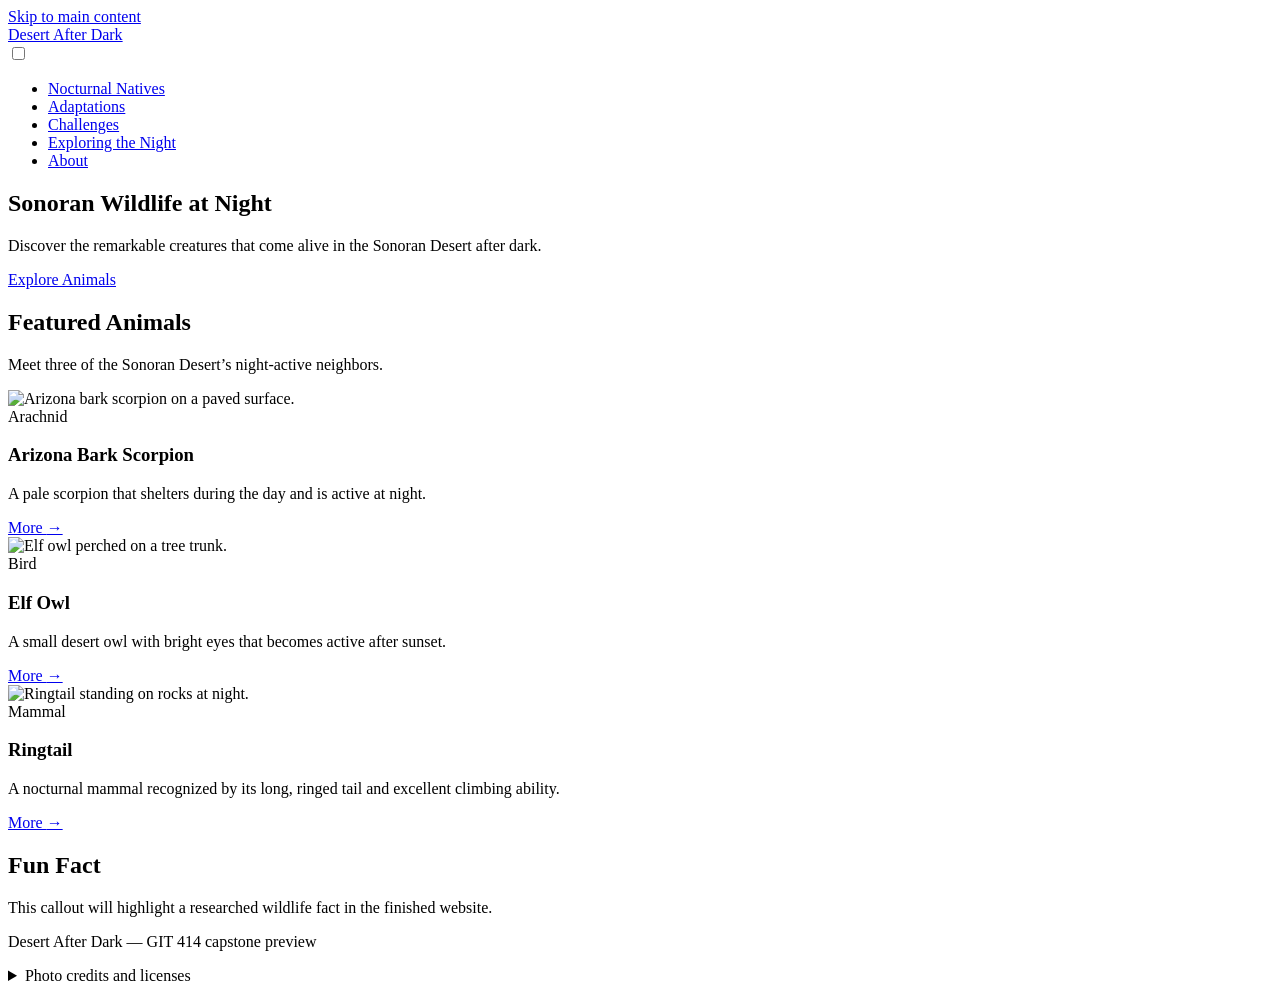
==== index.html @ 4a24551f "Add index.html for Sonoran Desert wildlife project This file contains the structure and content for " ====
<!DOCTYPE html>
<html lang="en">
<head>
  <meta charset="UTF-8">
  <meta name="viewport" content="width=device-width, initial-scale=1.0">
  <meta name="description" content="A capstone preview about nocturnal wildlife in the Sonoran Desert.">
  <title>Desert After Dark | Sonoran Wildlife at Night</title>
  <link rel="preconnect" href="https://fonts.googleapis.com">
  <link rel="preconnect" href="https://fonts.gstatic.com" crossorigin>
  <link href="https://fonts.googleapis.com/css2?family=Figtree:wght@400;500;600;700&family=Outfit:wght@400;500;600;700&display=swap" rel="stylesheet">
  <link rel="stylesheet" href="css/styles.css">
</head>
<body>
  <a class="skip-link" href="#main">Skip to main content</a>

  <header class="site-header">
    <div class="container header-layout">
      <a class="site-name" href="index.html" aria-current="page">Desert After Dark</a>
      <nav aria-label="Main navigation">
        <div id="menuToggle">
          <input type="checkbox" id="menuCheckbox" aria-label="Toggle navigation menu" aria-controls="menu">
          <span aria-hidden="true"></span>
          <span aria-hidden="true"></span>
          <span aria-hidden="true"></span>
          <ul class="nav-list" id="menu">
            <li><a class="nav-link" href="nocturnal-natives.html">Nocturnal Natives</a></li>
            <li><a class="nav-link" href="adaptations.html">Adaptations</a></li>
            <li><a class="nav-link" href="#">Challenges</a></li>
            <li><a class="nav-link" href="#">Exploring the Night</a></li>
            <li><a class="nav-link" href="#">About</a></li>
          </ul>
        </div>
      </nav>
    </div>
  </header>

  <main id="main" class="container">
    <section class="hero" aria-labelledby="page-title">
      <h1 id="page-title">Sonoran Wildlife at Night</h1>
      <p class="hero-description u-max-text">Discover the remarkable creatures that come alive in the Sonoran Desert after dark.</p>
      <a class="button" href="#animals">Explore Animals</a>
    </section>

    <section id="animals" class="section" aria-labelledby="animals-title">
      <div class="section-heading">
        <h2 id="animals-title">Featured Animals</h2>
        <p class="section-lead">Meet three of the Sonoran Desert’s night-active neighbors.</p>
      </div>

      <div class="animal-grid">
        <article class="animal-card">
          <div class="animal-card__media">
            <picture>
              <source type="image/webp"
                srcset="images/arizona-bark-scorpion-320.webp 320w, images/arizona-bark-scorpion-640.webp 640w, images/arizona-bark-scorpion-960.webp 960w"
                sizes="(min-width: 64rem) 22rem, (min-width: 44rem) 46vw, calc(100vw - 2rem)">
              <img class="animal-card__image"
                src="images/arizona-bark-scorpion-640.jpg"
                srcset="images/arizona-bark-scorpion-320.jpg 320w, images/arizona-bark-scorpion-640.jpg 640w, images/arizona-bark-scorpion-960.jpg 960w"
                sizes="(min-width: 64rem) 22rem, (min-width: 44rem) 46vw, calc(100vw - 2rem)"
                width="2048" height="1266" alt="Arizona bark scorpion on a paved surface." loading="lazy" decoding="async">
            </picture>
          </div>
          <div class="animal-card__body">
            <span class="category-tag">Arachnid</span>
            <h3>Arizona Bark Scorpion</h3>
            <p>A pale scorpion that shelters during the day and is active at night.</p>
            <a class="animal-card__link" href="nocturnal-natives.html#bark-scorpion" aria-label="More about Arizona Bark Scorpion"> More <span aria-hidden="true">→</span></a>
          </div>
        </article>
        <article class="animal-card">
          <div class="animal-card__media">
            <picture>
              <source type="image/webp"
                srcset="images/elf-owl-320.webp 320w, images/elf-owl-640.webp 640w, images/elf-owl-960.webp 960w"
                sizes="(min-width: 64rem) 22rem, (min-width: 44rem) 46vw, calc(100vw - 2rem)">
              <img class="animal-card__image"
                src="images/elf-owl-640.jpg"
                srcset="images/elf-owl-320.jpg 320w, images/elf-owl-640.jpg 640w, images/elf-owl-960.jpg 960w"
                sizes="(min-width: 64rem) 22rem, (min-width: 44rem) 46vw, calc(100vw - 2rem)"
                width="2048" height="1327" alt="Elf owl perched on a tree trunk." loading="lazy" decoding="async">
            </picture>
          </div>
          <div class="animal-card__body">
            <span class="category-tag">Bird</span>
            <h3>Elf Owl</h3>
            <p>A small desert owl with bright eyes that becomes active after sunset.</p>
            <a class="animal-card__link" href="nocturnal-natives.html#elf-owl" aria-label="More about Elf Owl"> More <span aria-hidden="true">→</span></a>
          </div>
        </article>
        <article class="animal-card">
          <div class="animal-card__media">
            <picture>
              <source type="image/webp"
                srcset="images/ringtail-320.webp 320w, images/ringtail-640.webp 640w, images/ringtail-750.webp 750w"
                sizes="(min-width: 64rem) 22rem, (min-width: 44rem) 46vw, calc(100vw - 2rem)">
              <img class="animal-card__image"
                src="images/ringtail-640.jpg"
                srcset="images/ringtail-320.jpg 320w, images/ringtail-640.jpg 640w, images/ringtail-750.jpg 750w"
                sizes="(min-width: 64rem) 22rem, (min-width: 44rem) 46vw, calc(100vw - 2rem)"
                width="750" height="500" alt="Ringtail standing on rocks at night." loading="lazy" decoding="async">
            </picture>
          </div>
          <div class="animal-card__body">
            <span class="category-tag">Mammal</span>
            <h3>Ringtail</h3>
            <p>A nocturnal mammal recognized by its long, ringed tail and excellent climbing ability.</p>
            <a class="animal-card__link" href="nocturnal-natives.html#ringtail" aria-label="More about Ringtail"> More <span aria-hidden="true">→</span></a>
          </div>
        </article>
      </div>
    </section>

    <aside id="fact" class="fun-fact" aria-labelledby="fact-title">
      <div class="fun-fact__layout">
        <h2 id="fact-title">Fun Fact</h2>
        <p class="u-mb-0">This callout will highlight a researched wildlife fact in the finished website.</p>
      </div>
    </aside>
  </main>

  <footer class="site-footer">
    <div class="container">
      <p class="u-mb-0">Desert After Dark — GIT 414 capstone preview</p>
      <details class="photo-credits">
        <summary>Photo credits and licenses</summary>
        <ul>
          <li><a href="https://commons.wikimedia.org/wiki/File:Squaw-ringtail-28112.jpg">Ringtail</a> photo by Robertbody — <a href="https://creativecommons.org/licenses/by-sa/3.0/">CC BY-SA 3.0</a>.</li>
          <li><a href="https://commons.wikimedia.org/wiki/File:Elf_Owl_(Micrathene_whitneyi)_(17210856942).jpg">Elf owl</a> photo by dominic sherony — <a href="https://creativecommons.org/licenses/by-sa/2.0/">CC BY-SA 2.0</a>.</li>
          <li><a href="https://commons.wikimedia.org/wiki/File:Centruroides_sculpturatus_192296286.jpg">Arizona bark scorpion</a> photo by Andrew Meeds — <a href="https://creativecommons.org/licenses/by/4.0/">CC BY 4.0</a>.</li>
          <li>Hero background: AI-generated artwork selected for this project; compressed for the site.</li>
        </ul>
        <p class="u-mb-0">Animal photographs were resized and compressed for responsive display.</p>
      </details>
    </div>
  </footer>
</body>
</html>
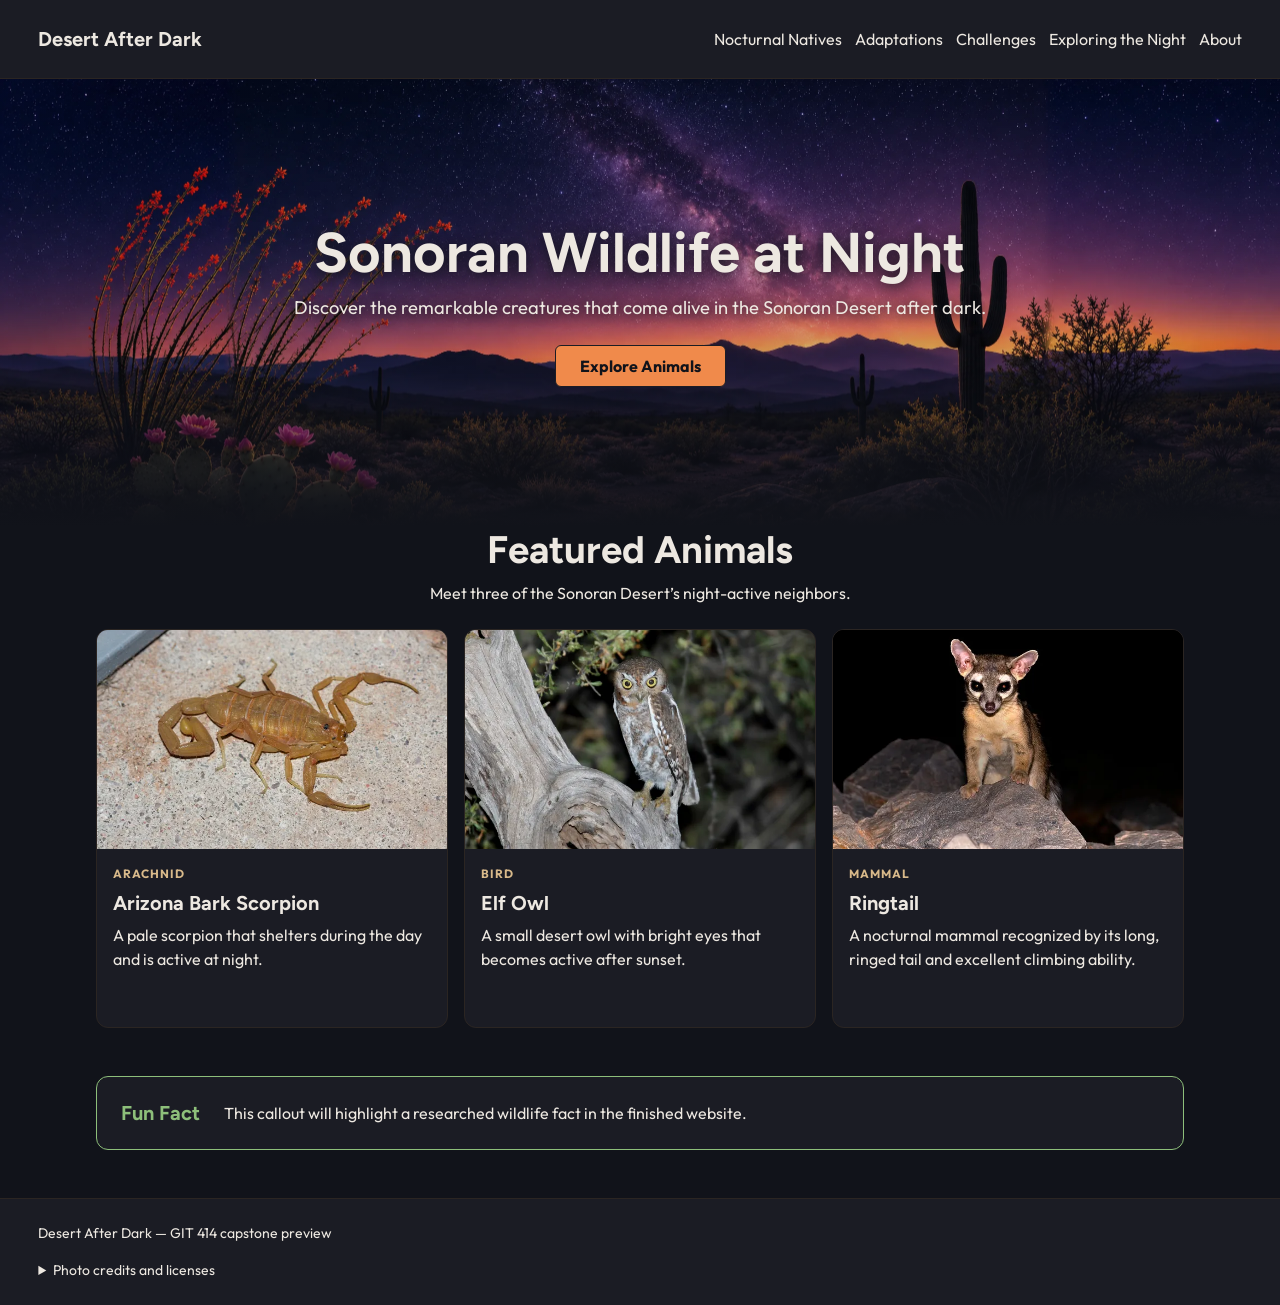
==== commit d074b8de: "Fix HTML structure by adding head and body tags" ====
--- a/index.html
+++ b/index.html
@@ -1,16 +1,16 @@
 <!DOCTYPE html>
 <html lang="en">
-<head>
-  <meta charset="UTF-8">
-  <meta name="viewport" content="width=device-width, initial-scale=1.0">
-  <meta name="description" content="A capstone preview about nocturnal wildlife in the Sonoran Desert.">
-  <title>Desert After Dark | Sonoran Wildlife at Night</title>
-  <link rel="preconnect" href="https://fonts.googleapis.com">
-  <link rel="preconnect" href="https://fonts.gstatic.com" crossorigin>
-  <link href="https://fonts.googleapis.com/css2?family=Figtree:wght@400;500;600;700&family=Outfit:wght@400;500;600;700&display=swap" rel="stylesheet">
-  <link rel="stylesheet" href="css/styles.css">
-</head>
-<body>
+  <head>
+    <meta charset="UTF-8">
+    <meta name="viewport" content="width=device-width, initial-scale=1.0">
+    <meta name="description" content="A capstone preview about nocturnal wildlife in the Sonoran Desert.">
+    <title>Desert After Dark | Sonoran Wildlife at Night</title>
+    <link rel="preconnect" href="https://fonts.googleapis.com">
+    <link rel="preconnect" href="https://fonts.gstatic.com" crossorigin>
+    <link href="https://fonts.googleapis.com/css2?family=Figtree:wght@400;500;600;700&family=Outfit:wght@400;500;600;700&display=swap" rel="stylesheet">
+    <link rel="stylesheet" href="css/styles.css">
+  </head>
+  <body>
   <a class="skip-link" href="#main">Skip to main content</a>
 
   <header class="site-header">
--- a/css/styles.css
+++ b/css/styles.css
@@ -0,0 +1,584 @@
+/* Desert After Dark - GIT 414 Deliverable 5 */
+/* Shared Styles */
+@layer reset, base, layout, components, utilities, states, overrides, print;
+
+@layer reset {
+  *, *::before, *::after { box-sizing: border-box; }
+  body, h1, h2, h3, p, ul { margin: 0; }
+}
+
+@layer base {
+  :root {
+    /* Colors */
+    --color-deep-night: #11131A;
+    --color-dusk-surface: #1B1C24;
+    --color-rock-umber: #2B2522;
+    --color-prickly-pear: #D97BB4;
+    --color-ocotillo: #F08A4B;
+    --color-palo-verde: #8DBF7A;
+    --color-desert-sand: #D8B98A;
+
+    /* Supporting text colors and semantic uses */
+    --color-text: #EDE8E1;
+    --color-muted: #C5BDB2;
+    --color-background: var(--color-deep-night);
+    --color-surface: var(--color-dusk-surface);
+    --color-link: var(--color-desert-sand);
+    --color-focus: var(--color-desert-sand);
+
+    /* Typography and spacing */
+    --font-body: 'Outfit', Arial, Helvetica, sans-serif;
+    --font-size-body: 1rem;
+    --space-small: 0.5rem;
+    --space-medium: 1rem;
+    --space-large: 1.5rem;
+    --space-section: 3rem;
+    --radius-small: 0.375rem;
+    --radius-card: 0.75rem;
+    --focus-outline: 3px solid var(--color-focus);
+  }
+
+  body {
+    display: flex;
+    flex-direction: column;
+    min-block-size: 100vh;
+    background: var(--color-background);
+    color: var(--color-text);
+    font-family: var(--font-body);
+    font-size: var(--font-size-body);
+    line-height: 1.5;
+  }
+
+  h1, h2, h3 {
+    font-family: 'Figtree', Arial, Helvetica, sans-serif;
+    line-height: 1.2;
+  }
+
+  h1 { font-size: clamp(2rem, 3.5vw, 2.75rem); }
+  h2 { font-size: clamp(1.5rem, 2.2vw, 1.75rem); }
+  h3 { font-size: 1.25rem; }
+  h2, h3 { margin-block-end: var(--space-small); }
+  p { margin-bottom: var(--space-medium); }
+  a { color: var(--color-link); }
+  img { max-inline-size: 100%; }
+}
+
+@layer layout {
+  .container {
+    inline-size: 100%;
+    max-inline-size: 70rem;
+    margin-inline: auto;
+    padding-inline: var(--space-medium);
+  }
+
+  .site-header .container,
+  .site-footer .container {
+    max-inline-size: none;
+    padding-inline: clamp(1rem, 3vw, 3rem);
+  }
+
+  main { flex: 1; }
+
+  .header-layout {
+    display: flex;
+    flex-wrap: wrap;
+    align-items: center;
+    justify-content: space-between;
+    gap: var(--space-medium);
+  }
+
+  .hero {
+    display: flex;
+    flex-direction: column;
+    justify-content: center;
+    align-items: center;
+    text-align: center;
+    position: relative;
+    isolation: isolate;
+    min-block-size: clamp(18rem, 31vw, 25rem);
+    padding-block: clamp(2.5rem, 5vw, 4rem);
+    gap: var(--space-small);
+  }
+
+  .hero::before {
+    content: "";
+    position: absolute;
+    z-index: -1;
+    inset-block: 0;
+    inset-inline-start: 50%;
+    transform: translateX(-50%);
+    inline-size: 100vw;
+    background-color: var(--color-deep-night);
+    background-image:
+      linear-gradient(to bottom, rgba(17,19,26,.10), rgba(17,19,26,.18) 62%, var(--color-deep-night)),
+      url("../images/sonoran-desert-twilight.webp");
+    background-repeat: no-repeat;
+    background-position: center;
+    background-size: cover;
+    pointer-events: none;
+  }
+
+  .section-heading {
+    text-align: center;
+    margin-block-end: var(--space-large);
+  }
+
+  .section { margin-block-end: var(--space-section); }
+
+  .animal-grid {
+    display: grid;
+    grid-template-columns: minmax(0, 1fr);
+    gap: var(--space-medium);
+  }
+
+  /* Medium layout */
+  @media (min-width: 44rem) and (max-width: 63.99rem) {
+    .animal-grid {
+      grid-template-columns: repeat(2, minmax(0, 1fr));
+    }
+    /* The tablet view shows the third card spanning the bottom row */
+    .animal-card:nth-child(3) {
+      grid-column: 1 / -1;
+      display: grid;
+      grid-template-columns: repeat(2, minmax(0, 1fr));
+    }
+    .animal-card:nth-child(3) .animal-card__media { aspect-ratio: auto; }
+  }
+
+  /* Wider layout */
+  @media (min-width: 64rem) {
+    .animal-grid {
+      grid-template-columns: repeat(auto-fit, minmax(min(15rem, 100%), 1fr));
+    }
+  }
+
+  @media (max-width: 47.99rem) {
+    .header-layout { align-items: flex-start; }
+  }
+}
+
+@layer components {
+  .site-header, .site-footer {
+    padding-block: var(--space-large);
+    background: var(--color-surface);
+  }
+
+  .site-header {
+    border-bottom: 1px solid var(--color-rock-umber);
+  }
+
+  .site-footer {
+    margin-top: var(--space-section);
+    border-top: 1px solid var(--color-rock-umber);
+  }
+
+  .site-footer p { font-size: 0.875rem; }
+
+  .photo-credits { margin-block-start: var(--space-medium); font-size: 0.875rem; }
+  .photo-credits summary { cursor: pointer; }
+  .photo-credits ul { padding-inline-start: var(--space-large); }
+  .photo-credits li { margin-block: var(--space-small); }
+
+  .hero h1 {
+    font-size: clamp(2rem, 4.5vw, 3.5rem);
+    color: var(--color-text);
+    text-shadow: 0 2px 14px var(--color-deep-night);
+  }
+
+  .hero-description {
+    font-size: clamp(1rem, 1.5vw, 1.15rem);
+    text-shadow: 0 2px 12px var(--color-deep-night);
+  }
+
+  .section-heading h2 { font-size: clamp(2rem, 3vw, 2.6rem); }
+  .section-lead { color: var(--color-text); }
+
+  .site-name {
+    font-family: 'Figtree', Arial, Helvetica, sans-serif;
+    font-size: 1.25rem;
+    color: var(--color-text);
+    font-weight: bold;
+    text-decoration: none;
+  }
+
+  .nav-list {
+    display: flex;
+    flex-wrap: wrap;
+    gap: clamp(0.5rem, 1vw, var(--space-medium));
+    font-size: 1rem;
+    list-style: none;
+    padding: 0;
+  }
+
+  .nav-link {
+    color: var(--color-text);
+    text-decoration: none;
+  }
+
+  #menuCheckbox, #menuToggle > span { display: none; }
+
+  @media (max-width: 47.99rem) {
+    #menuToggle { position: relative; z-index: 10; }
+
+    #menuCheckbox {
+      display: block;
+      position: absolute;
+      inset-block-start: -0.5rem;
+      inset-inline-start: -0.5rem;
+      inline-size: 3rem;
+      block-size: 2.75rem;
+      margin: 0;
+      opacity: 0;
+      cursor: pointer;
+      z-index: 3;
+    }
+
+    #menuToggle > span {
+      display: block;
+      position: relative;
+      inline-size: 2rem;
+      block-size: 0.25rem;
+      margin-block-end: 0.3rem;
+      border-radius: var(--radius-small);
+      background: var(--color-text);
+      z-index: 2;
+      transition: transform 200ms ease, opacity 200ms ease;
+    }
+
+    #menuCheckbox:focus-visible ~ span:first-of-type {
+      outline: var(--focus-outline);
+      outline-offset: 6px;
+    }
+
+    #menuCheckbox:checked ~ span:first-of-type {
+      transform: translateY(0.55rem) rotate(45deg);
+    }
+
+    #menuCheckbox:checked ~ span:nth-of-type(2) {
+      opacity: 0;
+    }
+
+    #menuCheckbox:checked ~ span:last-of-type {
+      transform: translateY(-0.55rem) rotate(-45deg);
+    }
+
+    #menu {
+      position: fixed;
+      inset-block-start: 0;
+      inset-inline-end: 0;
+      z-index: 1;
+      inline-size: min(20rem, 100vw);
+      block-size: 100vh;
+      padding: 5rem var(--space-large) var(--space-large);
+      flex-direction: column;
+      flex-wrap: nowrap;
+      overflow-y: auto;
+      background: var(--color-surface);
+      border-inline-start: 1px solid var(--color-rock-umber);
+      box-shadow: 0 0 1rem #0008;
+      visibility: hidden;
+      transform: translateX(100%);
+      transition: transform 200ms ease, visibility 200ms;
+    }
+
+    #menuCheckbox:checked ~ #menu {
+      visibility: visible;
+      transform: translateX(0);
+    }
+  }
+
+  .button {
+    --button-background: var(--color-ocotillo);
+    --button-text: var(--color-deep-night);
+    display: inline-block;
+    padding: var(--space-small) var(--space-large);
+    border: 1px solid var(--button-background);
+    border-radius: var(--radius-small);
+    background: var(--button-background);
+    color: var(--button-text);
+    font-weight: bold;
+    text-decoration: none;
+  }
+
+  .hero .button {
+    border-color: var(--color-surface);
+  }
+
+  .animal-card {
+    position: relative;
+    display: flex;
+    flex-direction: column;
+    min-inline-size: 0;
+    overflow: hidden;
+    border: 1px solid var(--color-rock-umber);
+    border-radius: var(--radius-card);
+    background: var(--color-surface);
+  }
+
+  .animal-card__media {
+    position: relative;
+    aspect-ratio: 16 / 10;
+    background: var(--color-rock-umber);
+    overflow: hidden;
+    isolation: isolate;
+  }
+
+  .animal-card__media::before {
+    content: "";
+    position: absolute;
+    inset: -1rem;
+    z-index: -1;
+    background-position: center;
+    background-size: cover;
+    filter: blur(16px) brightness(.55);
+    transform: scale(1.04);
+  }
+  .animal-card:nth-child(1) .animal-card__media::before { background-image: url("../images/arizona-bark-scorpion-320.webp"); }
+  .animal-card:nth-child(2) .animal-card__media::before { background-image: url("../images/elf-owl-320.webp"); }
+  .animal-card:nth-child(3) .animal-card__media::before { background-image: url("../images/ringtail-320.webp"); }
+
+  .animal-card__media picture {
+    display: block;
+    inline-size: 100%;
+    block-size: 100%;
+  }
+
+  .animal-card__image {
+    display: block;
+    inline-size: 100%;
+    block-size: 100%;
+    object-fit: cover;
+    object-position: center;
+  }
+
+  .animal-card__body {
+    display: flex;
+    flex-direction: column;
+    align-items: flex-start;
+    flex: 1;
+    padding: var(--space-medium);
+  }
+
+  .animal-card__body p { margin-bottom: var(--space-medium); }
+
+  .animal-card__link {
+  margin-block-start: auto;
+  color: var(--color-prickly-pear);
+  font-weight: 600;
+  text-decoration: none;
+  opacity: 0;
+  transition: opacity 200ms ease;
+  }
+
+  .animal-card__link::after {
+    content: "";
+    position: absolute;
+    inset: 0;
+  }
+
+  .category-tag {
+    display: block;
+    margin-bottom: var(--space-small);
+    color: var(--color-desert-sand);
+    font-size: 0.75rem;
+    font-weight: 700;
+    letter-spacing: .08em;
+    text-transform: uppercase;
+  }
+
+  .fun-fact {
+    --fact-accent: var(--color-palo-verde);
+    container-type: inline-size;
+    padding: var(--space-large);
+    border: 1px solid var(--fact-accent);
+    border-radius: var(--radius-card);
+    background: var(--color-surface);
+  }
+
+  /* The default stays stacked if container queries aren't supported. */
+  .fun-fact__layout {
+    display: grid;
+    gap: var(--space-small);
+  }
+
+  @container (min-width: 34rem) {
+    .fun-fact__layout {
+      grid-template-columns: fit-content(12rem) minmax(0, 1fr);
+      gap: var(--space-large);
+      align-items: center;
+    }
+  }
+
+  .fun-fact h2 {
+    font-size: 1.25rem;
+    color: var(--fact-accent);
+    margin-block-end: 0;
+  }
+
+  .skip-link {
+    position: absolute;
+    inset-inline-start: var(--space-medium);
+    inset-block-start: -5rem;
+    padding: var(--space-small);
+    background: var(--color-desert-sand);
+    color: var(--color-deep-night);
+  }
+}
+
+@layer utilities {
+  .u-muted { color: var(--color-muted); }
+  .u-max-text { max-width: 75ch; }
+  .u-mb-0 { margin-bottom: 0; }
+}
+
+@layer states {
+  a:hover { text-decoration: underline; }
+
+  .button:hover {
+    background: var(--color-deep-night);
+    color: var(--color-ocotillo);
+    text-decoration: none;
+  }
+
+  .button:active {
+    background: var(--color-ocotillo);
+    color: var(--color-deep-night);
+  }
+
+  .nav-link[aria-current="page"] {
+    border-bottom: 2px solid var(--color-link);
+    font-weight: bold;
+  }
+
+  :focus-visible {
+    outline: var(--focus-outline);
+    outline-offset: 3px;
+  }
+
+  .skip-link:focus-visible {
+    inset-block-start: var(--space-small);
+  }
+
+  /* Pink indicates hover on links and animal cards. */
+  @media (hover: hover) {
+    .animal-card:hover {
+      border-color: var(--color-prickly-pear);
+    }
+
+    .animal-card:hover h3,
+    .site-name:hover,
+    .nav-link:hover {
+      color: var(--color-prickly-pear);
+    }
+  }
+
+  .animal-card:hover .animal-card__link,
+  .animal-card:focus-within .animal-card__link {
+    opacity: 1;
+  }
+
+  .animal-card:focus-within {
+    border-color: var(--color-prickly-pear);
+  }
+
+  @media (hover: none) {
+    .animal-card__link {
+      opacity: 1;
+    }
+  }
+
+  .site-name:active,
+  .nav-link:active {
+    color: var(--color-prickly-pear);
+  }
+
+  @media (prefers-contrast: more) {
+    .animal-card, .fun-fact {
+      border-color: var(--color-desert-sand);
+    }
+  }
+
+  @media (prefers-reduced-motion: reduce) {
+    #menu, #menuToggle > span {
+      transition: none;
+    }
+  }
+}
+
+@layer overrides {
+  @media (min-width: 44rem) and (max-width: 63.99rem) {
+    .animal-card:nth-child(3) { display: grid; }
+  }
+
+  @media (max-width: 43.99rem) {
+    .hero { min-block-size: 18rem; }
+    .hero::before { background-position: center 52%; }
+    .animal-card__body { padding: var(--space-medium); }
+  }
+
+  /* Tablet and desktop hero background */
+  @media (min-width: 44rem) and (max-width: 99.99rem) {
+    .hero {
+      min-block-size: clamp(18rem, 35vw, 36rem);
+    }
+
+    .hero::before {
+      background-image:
+        linear-gradient(
+          to bottom,
+          rgba(17,19,26,.10),
+          rgba(17,19,26,.18) 62%,
+          var(--color-deep-night)
+        ),
+        url("../images/sonoran-desert-twilight-ultrawide.webp");
+      background-position: center 60%;
+    }
+  }
+
+  /* Ultrawide hero background */
+  @media (min-width: 100rem) {
+    .hero { min-block-size: clamp(36rem, 35vw, 48rem); }
+    .hero::before {
+      inline-size: 100vw;
+      -webkit-mask-image: none;
+      mask-image: none;
+      background-image:
+        linear-gradient(
+          to bottom,
+          rgba(17,19,26,.10),
+          rgba(17,19,26,.18) 62%,
+          var(--color-deep-night)
+        ),
+        url("../images/sonoran-desert-twilight-ultrawide.webp");
+      background-position: center 60%;
+      background-size: cover;
+    }
+  }
+}
+
+@layer print {
+  @media print {
+    body { background: white; color: black; font-size: 11pt; }
+    a { color: black; }
+    .site-header nav, .button, .skip-link, .animal-card__media { display: none; }
+    .site-header, .site-footer { background: white; color: black; border: 0; }
+    .hero { padding-block: 1rem; min-block-size: auto; }
+    .hero::before { display: none; }
+    .section { margin-bottom: 1rem; }
+    .animal-grid { display: block; }
+    .animal-card {
+      margin-bottom: 1rem;
+      border-color: #999;
+      background: white;
+      color: black;
+      break-inside: avoid;
+    }
+    .fun-fact {
+      border-color: #999;
+      background: white;
+      color: black;
+      break-inside: avoid;
+    }
+    .category-tag, .fun-fact h2, .u-muted { color: black; }
+  }
+}
